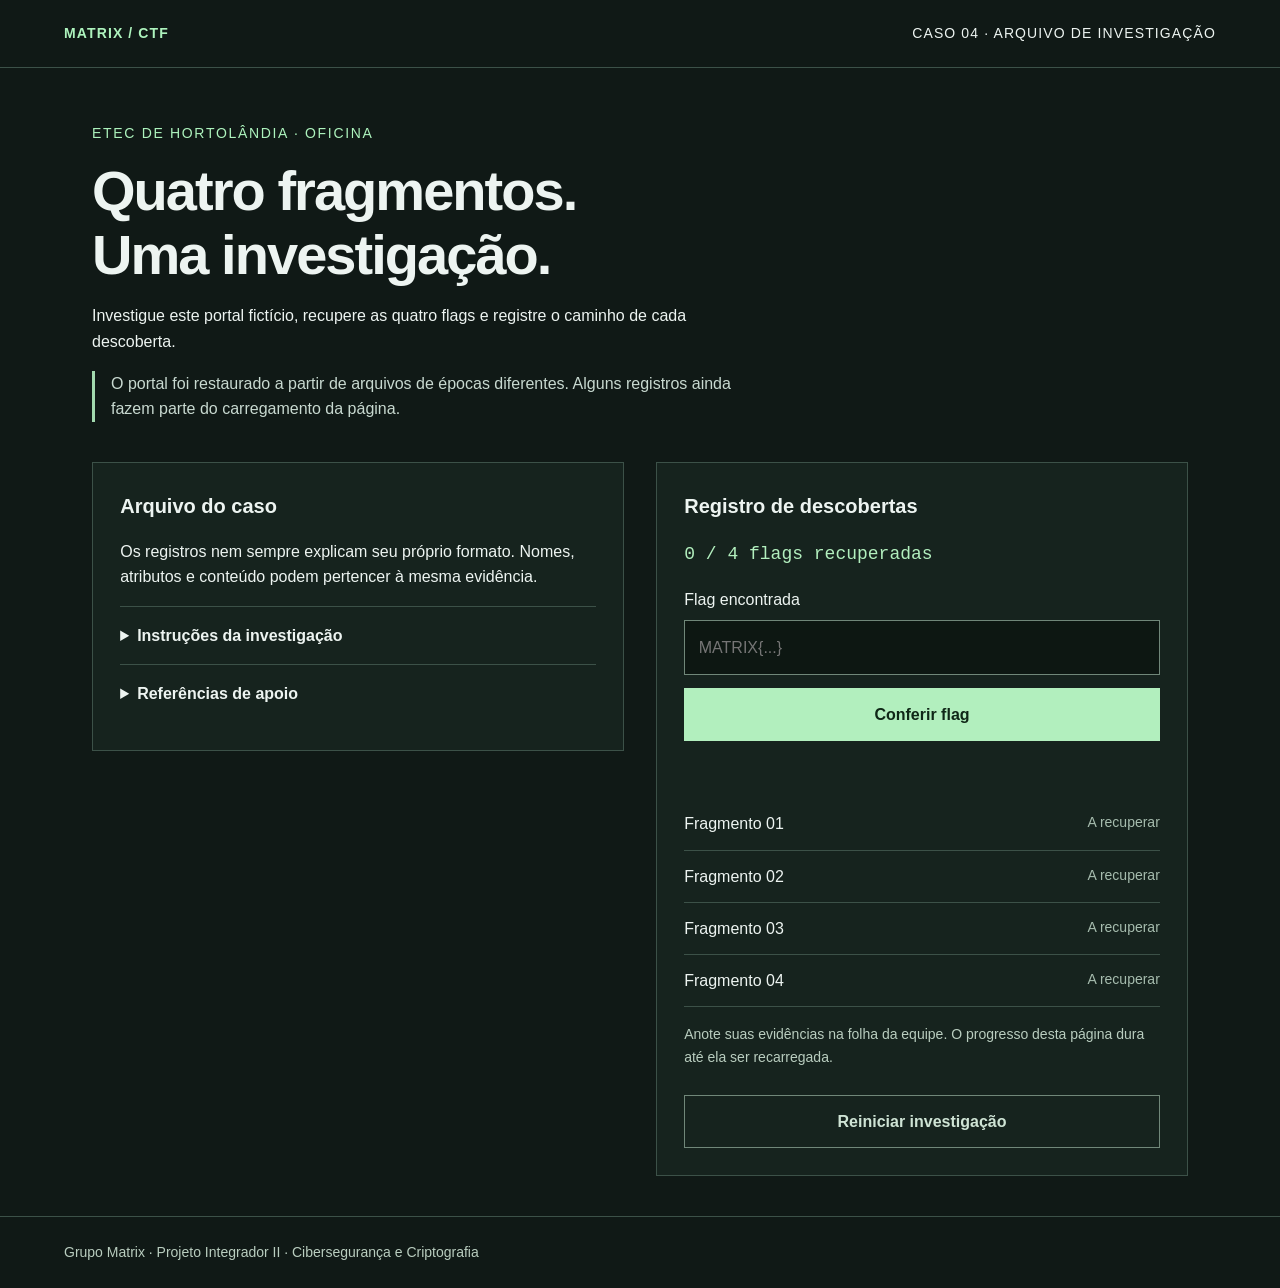
==== index.html @ ed78059e "Add files via upload" ====
<!doctype html><html lang="pt-BR"><head><meta charset="utf-8"><meta name="viewport" content="width=device-width,initial-scale=1"><title>Arquivo Matrix — CTF</title><link rel="stylesheet" href="style.css"></head><body><header><span class="brand">MATRIX / CTF</span><span>CASO 04 · ARQUIVO DE INVESTIGAÇÃO</span></header><main><section class="intro"><p class="eyebrow">ETEC DE HORTOLÂNDIA · OFICINA</p><h1>Quatro fragmentos.<br>Uma investigação.</h1><p>Investigue este portal fictício, recupere as quatro flags e registre o caminho de cada descoberta.</p><p class="note">O portal foi restaurado a partir de arquivos de épocas diferentes. Alguns registros ainda fazem parte do carregamento da página.</p></section><div id="tres" data-documento="carta.txt" data-metodo="cesar" hidden></div>
<div id="sete" data-documento="arquivo.html" data-metodo="cesar" hidden></div>
<div class="workspace"><section class="evidence"><h2>Arquivo do caso</h2><p>Os registros nem sempre explicam seu próprio formato. Nomes, atributos e conteúdo podem pertencer à mesma evidência.</p><details><summary>Instruções da investigação</summary><p>Use o formato MATRIX{PALAVRA}, com letras maiúsculas e sem acentos. Explore somente este portal e os arquivos da oficina. Não é necessário instalar programas ou testar senhas. Registre onde encontrou cada informação. As quatro flags valem um ponto cada. Dicas, quando necessárias, serão dadas verbalmente pelos mediadores.</p><p>A conferência oficial será feita pelos mediadores com sua explicação. Não use IA nem gabaritos externos durante a oficina.</p></details><details><summary>Referências de apoio</summary><p>Alfabeto: ABCDEFGHIJKLMNOPQRSTUVWXYZ. Depois de Z, volte a A. Na cifra de César, cada letra se desloca pela mesma quantidade. Para desfazer um avanço, recue. O identificador de uma seção pode guardar seu deslocamento.</p><p>Base64 representa dados usando uma regra pública. Consulte a <a href="apoio.txt">ficha de apoio</a> ou peça orientação ao mediador.</p></details></section><section class="submission"><h2>Registro de descobertas</h2><p id="progress" class="progress" aria-live="polite">0 / 4 flags recuperadas</p><form id="flag-form"><label for="flag">Flag encontrada</label><input id="flag" name="flag" placeholder="MATRIX{...}" autocomplete="off" spellcheck="false" required><button type="submit">Conferir flag</button></form><p id="feedback" role="status"></p><ol id="found"><li>Fragmento 01 <span>A recuperar</span></li><li>Fragmento 02 <span>A recuperar</span></li><li>Fragmento 03 <span>A recuperar</span></li><li>Fragmento 04 <span>A recuperar</span></li></ol><p class="small">Anote suas evidências na folha da equipe. O progresso desta página dura até ela ser recarregada.</p><button id="reset" class="secondary" type="button">Reiniciar investigação</button></section></div></main><footer>Grupo Matrix · Projeto Integrador II · Cibersegurança e Criptografia</footer><script src="rastros.js"></script><script src="app.js"></script></body></html>
---- style.css ----
:root{font-family:Arial,sans-serif;color:#edf4f1;background:#101916;line-height:1.6;font-size:16px}*{box-sizing:border-box}body{margin:0}header{padding:1.4rem 5%;border-bottom:1px solid #3c5148;display:flex;justify-content:space-between;gap:1rem;flex-wrap:wrap;font-size:.875rem;letter-spacing:.08em}.brand{font-weight:800;color:#adf3bd}main{max-width:1160px;margin:auto;padding:2.5rem 2rem}.intro{max-width:760px}.eyebrow{color:#adf3bd;font-size:.875rem;letter-spacing:.12em}h1{font-size:clamp(2rem,5vw,3.5rem);line-height:1.15;margin:.8rem 0 1rem;letter-spacing:-.035em}h2{font-size:1.25rem;margin-top:0}.intro>p{max-width:650px}.note{border-left:3px solid #a2d9ae;padding-left:1rem;color:#c8d9d0}.workspace{display:grid;align-items:start;grid-template-columns:1fr 1fr;gap:2rem;margin-top:2.5rem}.evidence,.submission{border:1px solid #3c5148;padding:1.7rem;background:#16231e}.file{display:block;padding:1rem;background:#22352b;border:1px solid #4d6e59;text-decoration:none;color:#d9f6df;margin:1.5rem 0}.file small{display:block;color:#b9cdbf}details{border-top:1px solid #3c5148;padding:1rem 0}summary{cursor:pointer;font-weight:600}a{color:#b4f0c0}label{display:block;margin-bottom:.5rem}input,select{width:100%;background:#0d1712;border:1px solid #708779;color:white;padding:.85rem;font:inherit}button{font:inherit;font-weight:700;padding:.8rem 1.1rem;cursor:pointer;background:#b2efbe;color:#0f2717;border:1px solid #b2efbe;margin-top:.8rem;width:100%}button.secondary{background:transparent;color:#cfe4d5;border-color:#708779}.progress{font-family:monospace;font-size:1.125rem;color:#b2efbe}ol{padding:0;list-style:none;margin:1rem 0}li{display:flex;justify-content:space-between;flex-wrap:wrap;gap:.4rem;border-bottom:1px solid #3c5148;padding:.8rem 0}li span{color:#a6bcae;font-size:.875rem}.small{font-size:.875rem;color:#b9cdbf}footer{padding:1.5rem 5%;border-top:1px solid #3c5148;font-size:.875rem;color:#b9cdbf}#feedback{min-height:1.6rem}:focus-visible{outline:3px solid #fff;outline-offset:4px}@media(max-width:760px){main{padding:1.5rem 1rem}.workspace{grid-template-columns:1fr;gap:1rem}.evidence,.submission{padding:1.2rem}}
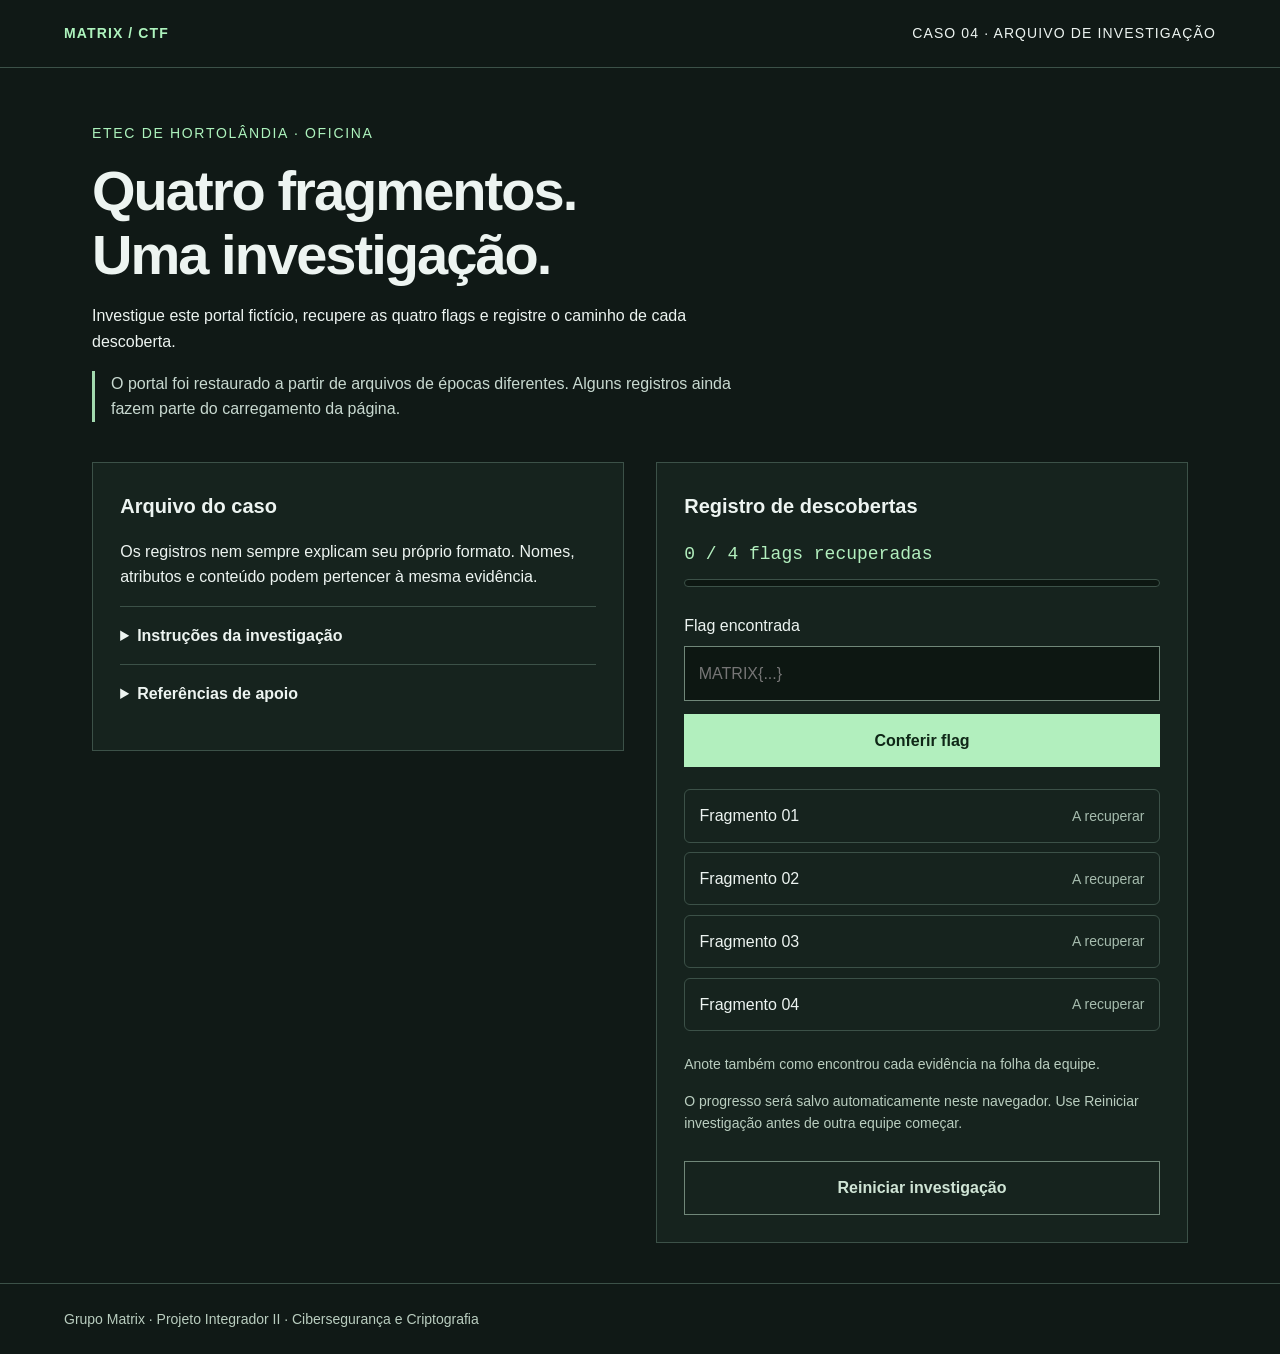
==== commit ddb652eb: "Add files via upload" ====
--- a/index.html
+++ b/index.html
@@ -1,3 +1,7 @@
 <!doctype html><html lang="pt-BR"><head><meta charset="utf-8"><meta name="viewport" content="width=device-width,initial-scale=1"><title>Arquivo Matrix — CTF</title><link rel="stylesheet" href="style.css"></head><body><header><span class="brand">MATRIX / CTF</span><span>CASO 04 · ARQUIVO DE INVESTIGAÇÃO</span></header><main><section class="intro"><p class="eyebrow">ETEC DE HORTOLÂNDIA · OFICINA</p><h1>Quatro fragmentos.<br>Uma investigação.</h1><p>Investigue este portal fictício, recupere as quatro flags e registre o caminho de cada descoberta.</p><p class="note">O portal foi restaurado a partir de arquivos de épocas diferentes. Alguns registros ainda fazem parte do carregamento da página.</p></section><div id="tres" data-documento="carta.txt" data-metodo="cesar" hidden></div>
 <div id="sete" data-documento="arquivo.html" data-metodo="cesar" hidden></div>
-<div class="workspace"><section class="evidence"><h2>Arquivo do caso</h2><p>Os registros nem sempre explicam seu próprio formato. Nomes, atributos e conteúdo podem pertencer à mesma evidência.</p><details><summary>Instruções da investigação</summary><p>Use o formato MATRIX{PALAVRA}, com letras maiúsculas e sem acentos. Explore somente este portal e os arquivos da oficina. Não é necessário instalar programas ou testar senhas. Registre onde encontrou cada informação. As quatro flags valem um ponto cada. Dicas, quando necessárias, serão dadas verbalmente pelos mediadores.</p><p>A conferência oficial será feita pelos mediadores com sua explicação. Não use IA nem gabaritos externos durante a oficina.</p></details><details><summary>Referências de apoio</summary><p>Alfabeto: ABCDEFGHIJKLMNOPQRSTUVWXYZ. Depois de Z, volte a A. Na cifra de César, cada letra se desloca pela mesma quantidade. Para desfazer um avanço, recue. O identificador de uma seção pode guardar seu deslocamento.</p><p>Base64 representa dados usando uma regra pública. Consulte a <a href="apoio.txt">ficha de apoio</a> ou peça orientação ao mediador.</p></details></section><section class="submission"><h2>Registro de descobertas</h2><p id="progress" class="progress" aria-live="polite">0 / 4 flags recuperadas</p><form id="flag-form"><label for="flag">Flag encontrada</label><input id="flag" name="flag" placeholder="MATRIX{...}" autocomplete="off" spellcheck="false" required><button type="submit">Conferir flag</button></form><p id="feedback" role="status"></p><ol id="found"><li>Fragmento 01 <span>A recuperar</span></li><li>Fragmento 02 <span>A recuperar</span></li><li>Fragmento 03 <span>A recuperar</span></li><li>Fragmento 04 <span>A recuperar</span></li></ol><p class="small">Anote suas evidências na folha da equipe. O progresso desta página dura até ela ser recarregada.</p><button id="reset" class="secondary" type="button">Reiniciar investigação</button></section></div></main><footer>Grupo Matrix · Projeto Integrador II · Cibersegurança e Criptografia</footer><script src="rastros.js"></script><script src="app.js"></script></body></html>
+<div class="workspace"><section class="evidence"><h2>Arquivo do caso</h2><p>Os registros nem sempre explicam seu próprio formato. Nomes, atributos e conteúdo podem pertencer à mesma evidência.</p><details><summary>Instruções da investigação</summary><p>Use o formato MATRIX{PALAVRA}, com letras maiúsculas e sem acentos. Explore somente este portal e os arquivos da oficina. Não é necessário instalar programas ou testar senhas. Registre onde encontrou cada informação. As quatro flags valem um ponto cada. Dicas, quando necessárias, serão dadas verbalmente pelos mediadores.</p><p>A conferência oficial será feita pelos mediadores com sua explicação. Não use IA nem gabaritos externos durante a oficina.</p></details><details><summary>Referências de apoio</summary><p>Alfabeto: ABCDEFGHIJKLMNOPQRSTUVWXYZ. Depois de Z, volte a A. Na cifra de César, cada letra se desloca pela mesma quantidade. Para desfazer um avanço, recue. O identificador de uma seção pode guardar seu deslocamento.</p><p>Base64 representa dados usando uma regra pública. Consulte a <a href="apoio.txt">ficha de apoio</a> ou peça orientação ao mediador.</p></details></section><section class="submission"><h2>Registro de descobertas</h2><p id="progress" class="progress" aria-live="polite">0 / 4 flags recuperadas</p><div id="progress-meter" class="progress-meter" role="progressbar" aria-label="Flags recuperadas" aria-valuemin="0" aria-valuemax="4" aria-valuenow="0"><span id="progress-fill"></span></div><form id="flag-form"><label for="flag">Flag encontrada</label><input id="flag" name="flag" placeholder="MATRIX{...}" autocomplete="off" spellcheck="false" required><button type="submit">Conferir flag</button></form><p id="feedback" role="status"></p>
+<div id="capture-notice" class="capture-notice" role="status" aria-live="polite" aria-atomic="true" hidden>
+  <div class="capture-symbol" aria-hidden="true"><svg viewBox="0 0 32 32" width="32" height="32" fill="none"><path d="m8 16 5 5L24 10" stroke="currentColor" stroke-width="3" stroke-linecap="round" stroke-linejoin="round"/></svg></div>
+  <div><p class="capture-label">EVIDÊNCIA VALIDADA</p><h3 id="capture-title"></h3><p id="capture-detail"></p></div>
+</div><ol id="found"><li>Fragmento 01 <span>A recuperar</span></li><li>Fragmento 02 <span>A recuperar</span></li><li>Fragmento 03 <span>A recuperar</span></li><li>Fragmento 04 <span>A recuperar</span></li></ol><p class="small">Anote também como encontrou cada evidência na folha da equipe.</p><p id="storage-note" class="small" role="status">O progresso será salvo automaticamente neste navegador. Use Reiniciar investigação antes de outra equipe começar.</p><button id="reset" class="secondary" type="button">Reiniciar investigação</button></section></div></main><footer>Grupo Matrix · Projeto Integrador II · Cibersegurança e Criptografia</footer><script src="rastros.js"></script><script src="app.js"></script></body></html>
--- a/style.css
+++ b/style.css
@@ -1 +1,31 @@
 :root{font-family:Arial,sans-serif;color:#edf4f1;background:#101916;line-height:1.6;font-size:16px}*{box-sizing:border-box}body{margin:0}header{padding:1.4rem 5%;border-bottom:1px solid #3c5148;display:flex;justify-content:space-between;gap:1rem;flex-wrap:wrap;font-size:.875rem;letter-spacing:.08em}.brand{font-weight:800;color:#adf3bd}main{max-width:1160px;margin:auto;padding:2.5rem 2rem}.intro{max-width:760px}.eyebrow{color:#adf3bd;font-size:.875rem;letter-spacing:.12em}h1{font-size:clamp(2rem,5vw,3.5rem);line-height:1.15;margin:.8rem 0 1rem;letter-spacing:-.035em}h2{font-size:1.25rem;margin-top:0}.intro>p{max-width:650px}.note{border-left:3px solid #a2d9ae;padding-left:1rem;color:#c8d9d0}.workspace{display:grid;align-items:start;grid-template-columns:1fr 1fr;gap:2rem;margin-top:2.5rem}.evidence,.submission{border:1px solid #3c5148;padding:1.7rem;background:#16231e}.file{display:block;padding:1rem;background:#22352b;border:1px solid #4d6e59;text-decoration:none;color:#d9f6df;margin:1.5rem 0}.file small{display:block;color:#b9cdbf}details{border-top:1px solid #3c5148;padding:1rem 0}summary{cursor:pointer;font-weight:600}a{color:#b4f0c0}label{display:block;margin-bottom:.5rem}input,select{width:100%;background:#0d1712;border:1px solid #708779;color:white;padding:.85rem;font:inherit}button{font:inherit;font-weight:700;padding:.8rem 1.1rem;cursor:pointer;background:#b2efbe;color:#0f2717;border:1px solid #b2efbe;margin-top:.8rem;width:100%}button.secondary{background:transparent;color:#cfe4d5;border-color:#708779}.progress{font-family:monospace;font-size:1.125rem;color:#b2efbe}ol{padding:0;list-style:none;margin:1rem 0}li{display:flex;justify-content:space-between;flex-wrap:wrap;gap:.4rem;border-bottom:1px solid #3c5148;padding:.8rem 0}li span{color:#a6bcae;font-size:.875rem}.small{font-size:.875rem;color:#b9cdbf}footer{padding:1.5rem 5%;border-top:1px solid #3c5148;font-size:.875rem;color:#b9cdbf}#feedback{min-height:1.6rem}:focus-visible{outline:3px solid #fff;outline-offset:4px}@media(max-width:760px){main{padding:1.5rem 1rem}.workspace{grid-template-columns:1fr;gap:1rem}.evidence,.submission{padding:1.2rem}}
+
+/* Progresso e confirmação de captura */
+[hidden]{display:none!important}
+.submission{transition:border-color .3s,box-shadow .3s}
+.submission.is-complete{border-color:#ddc278;box-shadow:0 0 0 1px #ddc27833,0 14px 40px #0003}
+.progress{margin-bottom:.65rem}
+.progress-meter{height:8px;background:#0d1712;border:1px solid #3c5148;border-radius:10px;margin-bottom:1.6rem;overflow:hidden}
+#progress-fill{display:block;height:100%;width:0;background:#adf3bd;transition:width .5s ease}
+.is-complete #progress-fill{background:#efda99}
+#feedback:empty{min-height:0;margin:0}
+#feedback[data-tone="error"]{color:#ffc3b7}
+#found{display:grid;gap:.6rem;margin:1.4rem 0}
+#found li{border:1px solid #3c5148;padding:.8rem .9rem;border-radius:6px;align-items:center;transition:background .3s,border-color .3s}
+#found li.is-recovered{background:#21392b;border-color:#76b986}
+#found li.is-recovered span{color:#c5f7ce;font-weight:700}
+.capture-notice{position:relative;display:flex;align-items:flex-start;gap:1rem;margin-top:1.3rem;padding:1.3rem 1.1rem;border:1px solid #9deab0;border-radius:9px;background:linear-gradient(130deg,#284d35,#182d22);box-shadow:0 6px 24px #0003;overflow:hidden}
+.capture-symbol{display:grid;place-items:center;flex:0 0 48px;height:48px;border:1px solid #98e8ab;background:#b2efbe;color:#12321e;border-radius:50%;box-shadow:0 0 0 6px #b2efbe12}
+.capture-label{font-size:.75rem;font-weight:700;letter-spacing:.13em;color:#c0efca;margin:0 0 .35rem}
+.capture-notice h3{font-size:1.35rem;line-height:1.25;margin:0 0 .55rem;letter-spacing:-.02em;color:#f2fff5;overflow-wrap:anywhere}
+#capture-detail{font-size:.9rem;margin:0;color:#d6eadb}
+.capture-notice.is-final{background:linear-gradient(130deg,#423b25,#242c20);border-color:#e8cf8b}
+.is-final .capture-symbol{color:#392e14;background:#efda99;border-color:#efda99;box-shadow:0 0 0 6px #efda9914}
+.is-final .capture-label{color:#efda99}
+.is-celebrating{animation:capture-appear .45s ease-out both}
+.is-celebrating .capture-symbol{animation:capture-seal .65s ease-out both}
+.storage-warning{color:#f1c695}
+@keyframes capture-appear{from{opacity:0;transform:translateY(10px) scale(.97)}to{opacity:1;transform:translateY(0) scale(1)}}
+@keyframes capture-seal{0%{transform:scale(.7) rotate(-12deg)}65%{transform:scale(1.12) rotate(0)}100%{transform:scale(1)}}
+@media(max-width:420px){.capture-notice{gap:.8rem;padding:1rem}.capture-symbol{flex-basis:38px;height:38px}.capture-notice h3{font-size:1.2rem}#found li{font-size:.9rem}}
+@media(prefers-reduced-motion:reduce){.is-celebrating,.is-celebrating .capture-symbol{animation:none}#progress-fill,.submission,#found li{transition:none}}
